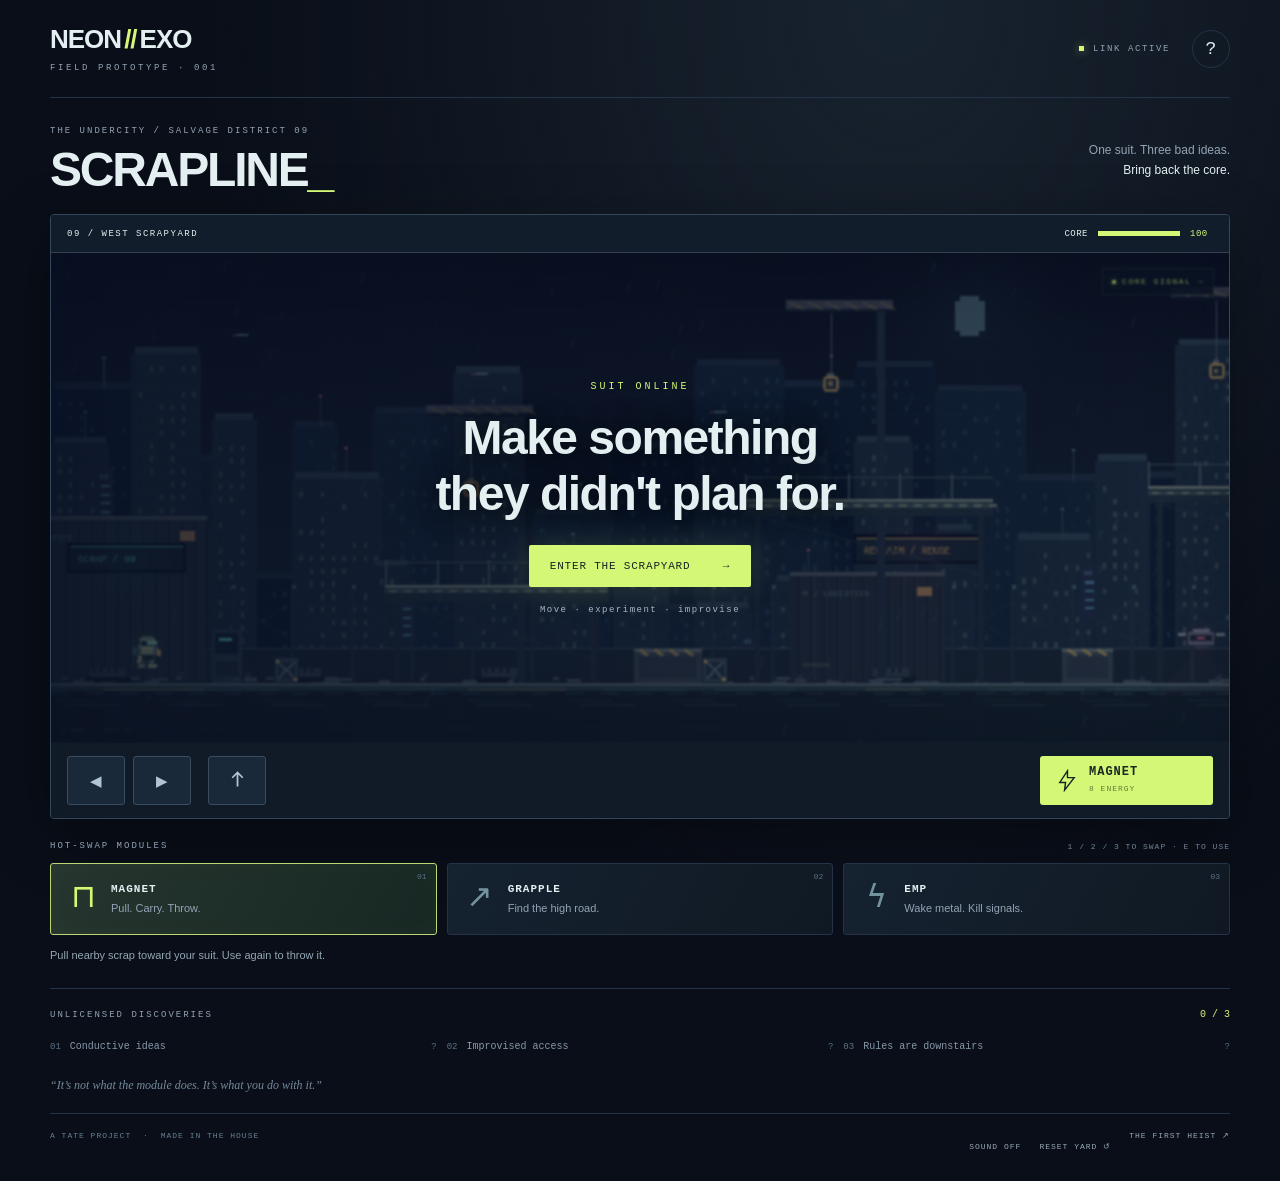
==== exo/index.html @ 69c44fd6 "Add NEON EXO Scrapline playable gadget sandbox" ====
<!doctype html>
<html lang="en"><head><meta charset="utf-8"><meta name="viewport" content="width=device-width,initial-scale=1,viewport-fit=cover"><meta name="theme-color" content="#090e18"><meta name="color-scheme" content="dark"><meta name="description" content="A pocket-sized exo-suit playground. Steal a core. Break the obvious route. Invent your own."><meta name="apple-mobile-web-app-capable" content="yes"><meta name="apple-mobile-web-app-title" content="NEON EXO"><title>NEON//EXO — Scrapline</title><link rel="manifest" href="manifest.webmanifest"><link rel="icon" href="icon.svg"><link rel="apple-touch-icon" href="icon-180.png"><link rel="stylesheet" href="style.css"></head>
<body><main class="shell">
<header><a class="wordmark" href="./" aria-label="Neon Exo home">NEON<span>//</span>EXO<small>FIELD PROTOTYPE · 001</small></a><div class="header-actions"><span class="live-dot">LINK ACTIVE</span><button id="help" class="icon-button" aria-label="How to play">?</button></div></header>
<section class="mission-heading"><div><p class="overline">THE UNDERCITY / SALVAGE DISTRICT 09</p><h1>SCRAPLINE<span>_</span></h1></div><p class="mission-copy">One suit. Three bad ideas.<br><strong>Bring back the core.</strong></p></section>
<section class="game-panel" aria-label="Exo-suit game">
<div class="game-status"><span id="zone">09 / WEST SCRAPYARD</span><span class="battery"><span>CORE</span><span class="battery-track"><i id="energy-fill"></i></span><b id="energy">100</b></span></div>
<div class="viewport"><canvas id="game" width="960" height="440" tabindex="0" aria-label="Scrapyard. Arrow keys or A and D to move, W or up to jump, 1 2 3 to select a gadget, E or Space to use it."></canvas><div class="canvas-vignette"></div><div class="game-toast" id="toast" role="status">Find your own way through.</div><div class="goal-chip" id="goal-chip"><i></i><span>CORE SIGNAL →</span></div><button id="start" class="start-card"><span class="overline">SUIT ONLINE</span><strong>Make something<br>they didn't plan for.</strong><span class="start-cta">ENTER THE SCRAPYARD <b>→</b></span><small>Move · experiment · improvise</small></button></div>
<div class="touch-controls"><div class="movement"><button id="left" aria-label="Move left">◀</button><button id="right" aria-label="Move right">▶</button><button id="jump" aria-label="Jump"><svg viewBox="0 0 24 24"><path d="M12 20V4m-6 6 6-6 6 6"/></svg></button></div><button id="use" class="use-button"><svg viewBox="0 0 24 24"><path d="m13 2-8 12h6l-1 8L20 9h-7z"/></svg><span id="use-label">MAGNET</span><small id="use-cost">8 ENERGY</small></button></div>
</section>
<section class="loadout"><div class="section-head"><span class="overline">HOT-SWAP MODULES</span><span class="key-hint">1 / 2 / 3 TO SWAP · E TO USE</span></div><div class="modules" role="group" aria-label="Suit modules">
<button class="module selected" data-module="magnet" aria-pressed="true"><span class="module-icon magnet-icon">⊓</span><span><b>MAGNET</b><small>Pull. Carry. Throw.</small></span><em>01</em></button>
<button class="module" data-module="grapple" aria-pressed="false"><span class="module-icon">↗</span><span><b>GRAPPLE</b><small>Find the high road.</small></span><em>02</em></button>
<button class="module" data-module="emp" aria-pressed="false"><span class="module-icon">ϟ</span><span><b>EMP</b><small>Wake metal. Kill signals.</small></span><em>03</em></button></div><p class="module-hint" id="module-hint">Pull nearby scrap toward your suit. Use again to throw it.</p></section>
<section class="field-notes"><div class="section-head"><span class="overline">UNLICENSED DISCOVERIES</span><span id="discovery-count">0 / 3</span></div><div class="discoveries"><span data-discovery="charged-scrap">01 <b>Conductive ideas</b><i>?</i></span><span data-discovery="relay-bypass">02 <b>Improvised access</b><i>?</i></span><span data-discovery="sky-route">03 <b>Rules are downstairs</b><i>?</i></span></div><p class="flavor">“It’s not what the module does. It’s what you do with it.”</p></section>
<footer><span>A TATE PROJECT <i>·</i> MADE IN THE HOUSE</span><div><button id="sound" aria-pressed="false">SOUND OFF</button><button id="restart">RESET YARD ↺</button><a href="../">THE FIRST HEIST ↗</a></div></footer>
</main><dialog id="manual"><div class="dialog-inner"><button class="close-dialog" aria-label="Close instructions">×</button><p class="overline">OPERATOR'S FIELD NOTES</p><h2>Gadgets are toys.<br>Go make a mess.</h2><p>Your target is the glowing core on the far right. A security gate stands in the way. The obvious route is optional.</p><div class="manual-row"><b>MOVE</b><span>Hold the arrow buttons. Tap ↑ to jump.<br>Keyboard: A/D or ←/→, W or ↑ to jump.</span></div><div class="manual-row"><b>MAGNET</b><span>Grab nearby scrap. Use again to throw it in the direction you face. Scrap can be carried while using another module.</span></div><div class="manual-row"><b>GRAPPLE</b><span>Zip to a golden anchor above you. Face toward it first. Use again to release.</span></div><div class="manual-row"><b>EMP</b><span>Stun nearby drones and electrify loose metal. Now what could you do with electrified metal?</span></div><p class="manual-note">Your core recharges by itself. Drone tags knock you back; they don't end the run. Switch modules any time. Reset restores the yard.</p><button class="primary close-manual">GOT IT. LET ME TRY. →</button></div></dialog>
<dialog id="debrief"><div class="dialog-inner"><button class="close-dialog" aria-label="Keep exploring">×</button><p class="overline">EXTRACTION COMPLETE</p><h2>Not in the manual.</h2><p>The core is yours. Meridian security would like a word about your methods.</p><div id="debrief-stats"></div><p id="debrief-message"></p><button class="primary close-debrief">KEEP EXPERIMENTING →</button><button id="replay" class="secondary">RESET & TRY ANOTHER ROUTE</button></div></dialog>
<noscript>This game needs JavaScript enabled. No account or installation required.</noscript><script type="module" src="main.mjs"></script></body></html>
---- exo/style.css ----
:root{--bg:#090e18;--panel:#101a26;--line:#243347;--ink:#e4eff1;--muted:#93a3b5;--lime:#d4f875;--cyan:#67e5dc;--gold:#efbd73;--mono:Consolas,'SFMono-Regular','Courier New',monospace;font-family:Arial,Helvetica,sans-serif;color:var(--ink);background:var(--bg);color-scheme:dark}*{box-sizing:border-box}body{margin:0;background:radial-gradient(ellipse at 70% 0%,#18232f 0,transparent 55%),var(--bg)}button,a{-webkit-tap-highlight-color:transparent}button{font:inherit;color:inherit;cursor:pointer}button:focus-visible,a:focus-visible,canvas:focus-visible{outline:2px solid var(--lime);outline-offset:4px}button:disabled{cursor:default;opacity:.4}.shell{max-width:1220px;margin:auto;padding:0 max(20px,env(safe-area-inset-right)) max(20px,env(safe-area-inset-bottom)) max(20px,env(safe-area-inset-left))}header{height:98px;border-bottom:1px solid var(--line);display:flex;align-items:center;justify-content:space-between}.wordmark{font-size:26px;font-weight:900;letter-spacing:-1px;color:var(--ink);text-decoration:none}.wordmark>span{color:var(--lime);margin:0 3px}.wordmark small{display:block;font:9px var(--mono);letter-spacing:2.6px;margin-top:8px;color:var(--muted)}.header-actions{display:flex;align-items:center;gap:22px}.live-dot{font:9px var(--mono);letter-spacing:1.6px;color:var(--muted)}.live-dot:before,.goal-chip i{content:'';display:inline-block;width:5px;height:5px;background:var(--lime);margin-right:9px;box-shadow:0 0 9px #d4f87588}.icon-button{width:38px;height:38px;border:1px solid var(--line);background:none;font:18px var(--mono);border-radius:50%}.mission-heading{display:flex;justify-content:space-between;align-items:center;padding:28px 0 20px}.overline{font:9px var(--mono);letter-spacing:2px;color:var(--muted);margin:0 0 10px}h1{font-size:48px;letter-spacing:-2.2px;margin:0;line-height:1;font-weight:900}h1>span{color:var(--lime)}.mission-copy{font-size:12px;line-height:1.7;color:var(--muted);margin:0;text-align:right}.mission-copy strong{color:var(--ink);font-weight:400}.game-panel{border:1px solid #344659;border-radius:4px;overflow:hidden;box-shadow:0 18px 65px #0005;background:#0b131f}.game-status{height:38px;padding:0 16px;display:flex;align-items:center;justify-content:space-between;background:#121d2b;border-bottom:1px solid #334054;font:9px var(--mono);letter-spacing:1.5px}.battery{display:flex;align-items:center;gap:10px;font-size:9px;letter-spacing:.5px}.battery-track{width:82px;height:5px;background:#263846;display:block}.battery-track i{display:block;width:100%;height:100%;background:var(--lime);transition:width .1s}.battery b{font-weight:400;width:23px;color:var(--lime)}.viewport{position:relative;height:min(48vw,490px);min-height:330px;overflow:hidden;background:#0c1623}canvas{display:block;width:100%;height:100%;image-rendering:pixelated;touch-action:none;outline:none}.canvas-vignette{pointer-events:none;position:absolute;inset:0;box-shadow:inset 0 0 80px #02091455;border-bottom:1px solid #35505b33}.goal-chip{position:absolute;top:15px;right:15px;font:8px var(--mono);letter-spacing:1.5px;background:#0b1424dd;padding:8px 9px;border:1px solid #53674c55;color:#d4f875}.goal-chip i{width:4px;height:4px;margin-right:6px}.game-toast{pointer-events:none;position:absolute;bottom:17px;left:50%;transform:translateX(-50%);max-width:85%;padding:9px 14px;text-align:center;font:10px/1.6 var(--mono);color:#effad1;background:#121d27ed;border:1px solid #b9d97844;border-radius:2px;opacity:0;transition:opacity .25s}.game-toast.visible{opacity:1}.start-card{position:absolute;inset:0;display:flex;flex-direction:column;align-items:center;justify-content:center;border:0;background:linear-gradient(90deg,#080f21bc,#080f2170);backdrop-filter:blur(1px);text-align:center}.start-card .overline{color:var(--lime);font-size:10px;letter-spacing:3px}.start-card>strong{font-size:clamp(28px,4vw,48px);line-height:1.15;letter-spacing:-1.5px;margin:8px 0 24px;text-shadow:0 2px 30px #000}.start-cta{font:11px var(--mono);padding:15px 21px;background:var(--lime);color:#192325;letter-spacing:.8px;border-radius:2px;box-shadow:0 0 35px #d4f87522}.start-cta b{margin-left:25px}.start-card>small{font:9px var(--mono);letter-spacing:1.5px;color:#aab6c2;margin-top:18px}.start-card.hidden{display:none}.touch-controls{padding:13px 16px;background:#111b28;display:flex;justify-content:space-between;gap:18px}.movement{display:flex;gap:8px}.movement button{width:58px;height:49px;background:#1a293a;border:1px solid #394c62;border-radius:3px;color:#b1c4d4;font-size:15px;touch-action:none;user-select:none;-webkit-user-select:none}.movement button:active,.movement button.pressed{color:var(--lime);border-color:var(--lime);background:#293a33}.movement button:last-child{margin-left:9px}.movement svg{width:21px;height:21px;stroke:currentColor;stroke-width:2;fill:none}.use-button{display:grid;grid-template-columns:25px 1fr;grid-template-rows:1fr 1fr;align-items:center;text-align:left;column-gap:9px;min-width:173px;background:var(--lime);color:#192522;border:0;border-radius:3px;padding:8px 15px;touch-action:none;user-select:none}.use-button svg{width:23px;height:23px;grid-row:1/3;fill:none;stroke:currentColor;stroke-width:1.5}.use-button>span{font:700 12px var(--mono);letter-spacing:1px}.use-button small{font:8px var(--mono);letter-spacing:1px;opacity:.6}.use-button:active{filter:brightness(1.18);transform:translateY(1px)}.loadout{margin-top:22px}.section-head{display:flex;align-items:center;justify-content:space-between;margin-bottom:12px}.section-head .overline{margin:0}.key-hint{font:8px var(--mono);color:#718498;letter-spacing:1px}.modules{display:grid;grid-template-columns:repeat(3,1fr);gap:10px}.module{display:flex;gap:14px;align-items:center;text-align:left;position:relative;padding:19px 18px;background:linear-gradient(120deg,#152230,#101923);border:1px solid var(--line);border-radius:3px;min-width:0}.module.selected{border-color:#bbd877;box-shadow:inset 0 0 25px #d4f87508;background:linear-gradient(120deg,#26352e,#172723)}.module-icon{font:32px var(--mono);color:#72929e;line-height:1;width:28px;text-align:center}.module.selected .module-icon{color:var(--lime)}.module b{display:block;font:700 11px var(--mono);letter-spacing:1px}.module small{display:block;color:var(--muted);font-size:11px;margin-top:6px;line-height:1.3}.module em{position:absolute;right:9px;top:8px;font:8px var(--mono);font-style:normal;color:#5b7183}.module-hint{font-size:11px;color:#94a7b4;margin:12px 0 0;line-height:1.6;min-height:18px}.field-notes{border-top:1px solid var(--line);padding:20px 0 0;margin-top:23px}.section-head>#discovery-count{font:10px var(--mono);color:var(--lime)}.discoveries{display:grid;grid-template-columns:repeat(3,1fr);gap:10px}.discoveries>span{display:flex;align-items:center;gap:9px;font:9px var(--mono);color:#5c7387;padding:9px 0;min-width:0}.discoveries b{font:10px var(--mono);color:#8799a9;flex:1}.discoveries i{font-style:normal;color:#527081}.discoveries .found,.discoveries .found b,.discoveries .found i{color:var(--cyan)}.flavor{font:italic 12px Georgia,serif;color:#74899b;margin:17px 0 7px}footer{border-top:1px solid var(--line);margin-top:20px;padding-top:17px;display:flex;justify-content:space-between;gap:14px;font:8px var(--mono);letter-spacing:1px;color:#667f92}footer>div{display:flex;gap:18px}footer i{font-style:normal;margin:0 6px}footer button,footer a{font:inherit;letter-spacing:inherit;color:#97aab6;border:0;background:none;padding:0;text-decoration:none;min-height:30px}footer button:hover,footer a:hover{color:var(--lime)}dialog{max-width:500px;width:calc(100% - 30px);max-height:90dvh;border:1px solid #4c655d;background:#111e2b;color:var(--ink);padding:0;border-radius:5px;box-shadow:0 20px 100px #000a}dialog::backdrop{background:#040913c9;backdrop-filter:blur(5px)}.dialog-inner{padding:32px;position:relative}.close-dialog{position:absolute;right:12px;top:10px;width:32px;height:32px;border:0;background:none;color:#9cb5be;font-size:26px}h2{font-size:31px;letter-spacing:-1px;margin:14px 0 18px;line-height:1.12}.dialog-inner>p{font-size:13px;line-height:1.7;color:#a6b8c3}.dialog-inner>.overline{font:9px var(--mono);color:var(--lime)}.manual-row{display:grid;grid-template-columns:76px 1fr;gap:10px;padding:12px 0;border-bottom:1px solid #29404d}.manual-row>b{font:10px var(--mono);color:var(--cyan);padding-top:3px}.manual-row>span{font-size:12px;line-height:1.6;color:#a9becb}.dialog-inner .manual-note{font-size:11px}.primary,.secondary{width:100%;border:0;border-radius:3px;padding:15px;font:11px var(--mono);letter-spacing:.7px;background:var(--lime);color:#132221;margin-top:13px}.secondary{background:none;border:1px solid #405460;color:#a6bdc7}.dialog-inner #debrief-stats{display:flex;gap:15px;padding:15px 0;color:var(--cyan);font:12px var(--mono);flex-wrap:wrap}body.playing .live-dot{color:var(--lime)}
@media(max-width:620px){.shell{padding-left:max(12px,env(safe-area-inset-left));padding-right:max(12px,env(safe-area-inset-right))}header{height:74px}.wordmark{font-size:23px}.wordmark small{font-size:7px;letter-spacing:2px;margin-top:6px}.live-dot{display:none}.icon-button{width:36px;height:36px}.mission-heading{padding:21px 0 16px;align-items:end}.overline{font-size:7px;letter-spacing:1.3px}h1{font-size:36px}.mission-copy{font-size:10px}.game-status{padding:0 10px;font-size:7px;height:32px;letter-spacing:.7px}.battery{gap:6px;font-size:8px}.battery-track{width:47px}.viewport{height:clamp(260px,42svh,370px);min-height:0}.goal-chip{font-size:6px;top:10px;right:10px;padding:6px}.start-card>strong{font-size:30px}.start-card .overline{font-size:8px}.start-cta{font-size:9px;padding:13px 15px}.start-cta b{margin-left:12px}.touch-controls{padding:10px;gap:8px}.movement{gap:6px}.movement button{width:43px;height:48px}.movement button:last-child{margin-left:2px}.use-button{min-width:0;flex:1;max-width:145px;grid-template-columns:19px 1fr;column-gap:7px;padding:8px 10px}.use-button svg{width:19px}.use-button>span{font-size:10px}.use-button small{font-size:7px}.loadout{margin-top:17px}.section-head{margin-bottom:10px}.key-hint{display:none}.modules{gap:6px}.module{flex-direction:column;align-items:start;gap:9px;padding:13px 10px}.module-icon{font-size:25px;width:22px}.module b{font-size:9px;letter-spacing:.5px}.module small{font-size:9px;margin-top:5px;line-height:1.4}.module em{font-size:7px;right:7px;top:7px}.module-hint{font-size:10px;margin-top:9px}.field-notes{padding-top:16px;margin-top:18px}.discoveries{gap:8px}.discoveries>span{flex-wrap:wrap;gap:5px;font-size:8px;align-items:start}.discoveries b{font-size:8px;line-height:1.5;flex-basis:70%}.discoveries i{display:none}.flavor{font-size:11px;line-height:1.5;margin-top:12px}footer{flex-direction:column;gap:5px;font-size:7px;letter-spacing:.6px;margin-top:17px;padding-top:13px}footer>div{gap:18px}.dialog-inner{padding:26px 22px}h2{font-size:27px}.game-toast{font-size:9px;width:max-content;max-width:90%;bottom:12px;padding:7px 10px}}
@media(max-height:520px) and (orientation:landscape){header,.mission-heading,.field-notes,footer{display:none}.shell{padding:6px 10px}.game-panel{display:grid;grid-template-columns:1fr 155px}.game-status{grid-column:1/3;height:27px}.viewport{height:calc(100svh - 100px);min-height:180px}.touch-controls{flex-direction:column;justify-content:center;padding:10px;gap:18px}.movement{flex-wrap:wrap;justify-content:center}.movement button{width:48px;height:43px}.movement button:last-child{margin:0}.use-button{min-height:50px;min-width:0;padding:9px}.loadout{margin-top:7px}.loadout .section-head,.module-hint{display:none}.module{padding:6px 12px;flex-direction:row;gap:10px;align-items:center}.module-icon{font-size:18px}.module small,.module em{display:none}.modules{gap:7px}.module b{font-size:9px}}
@media(prefers-reduced-motion:reduce){*,*::before,*::after{transition:none!important;animation:none!important;scroll-behavior:auto!important}}
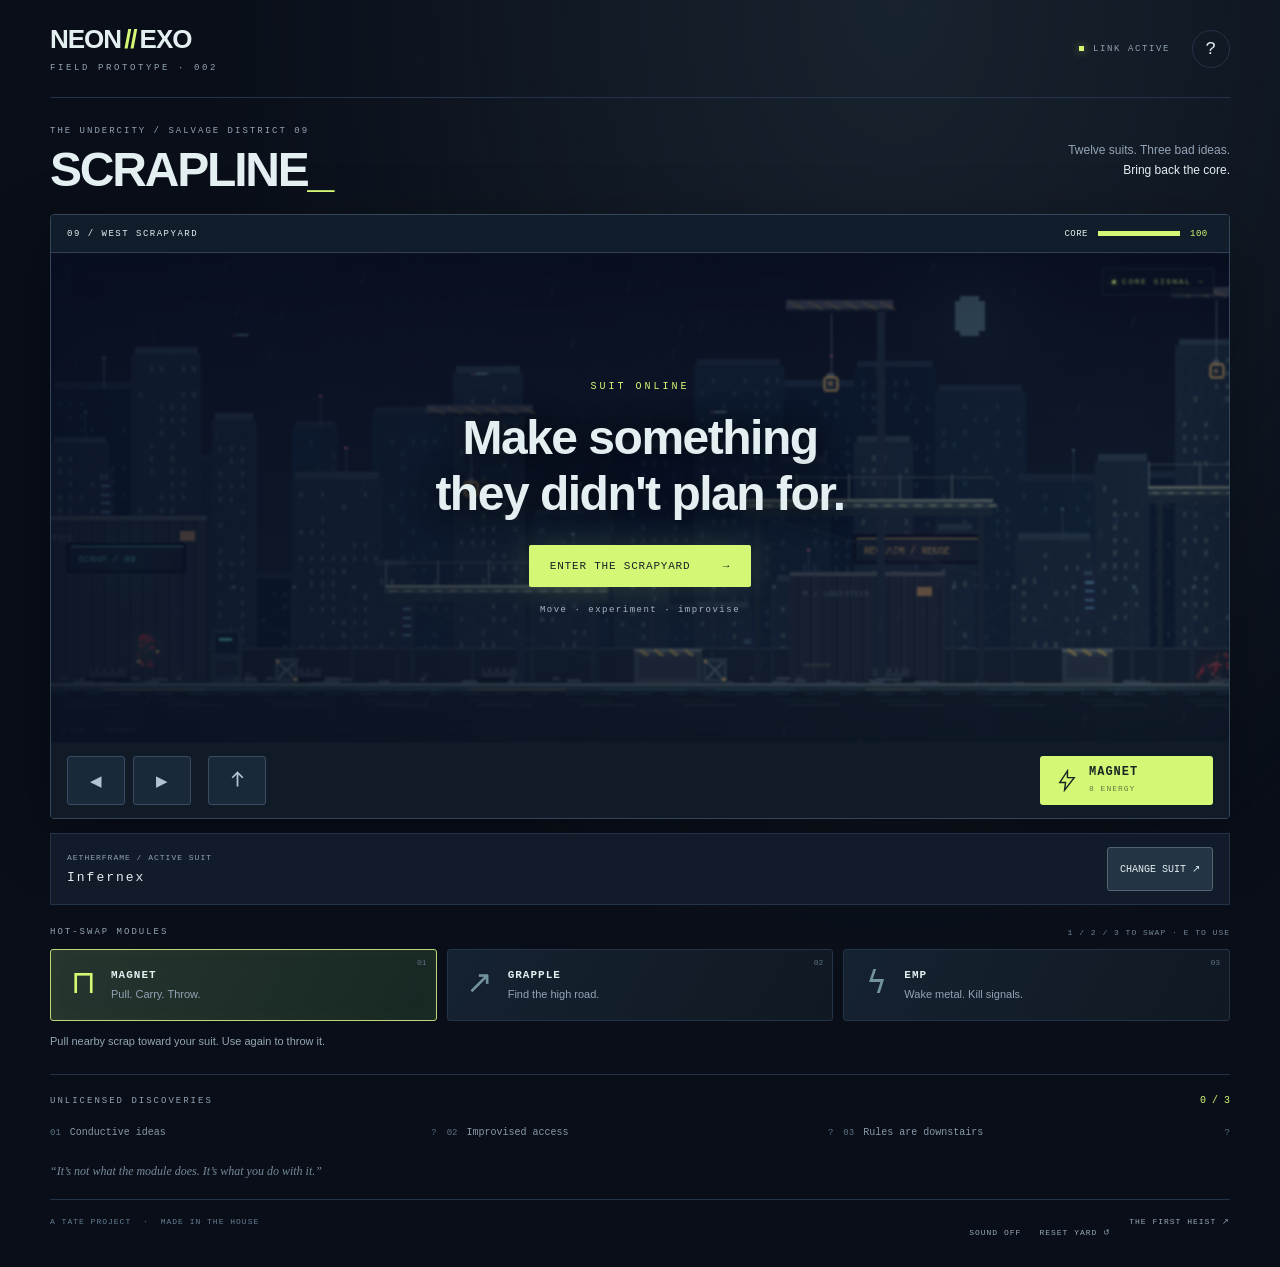
==== commit b196de23: "Add Aetherframe suit selection and Ember hound patrol" ====
--- a/exo/index.html
+++ b/exo/index.html
@@ -1,19 +1,21 @@
 <!doctype html>
 <html lang="en"><head><meta charset="utf-8"><meta name="viewport" content="width=device-width,initial-scale=1,viewport-fit=cover"><meta name="theme-color" content="#090e18"><meta name="color-scheme" content="dark"><meta name="description" content="A pocket-sized exo-suit playground. Steal a core. Break the obvious route. Invent your own."><meta name="apple-mobile-web-app-capable" content="yes"><meta name="apple-mobile-web-app-title" content="NEON EXO"><title>NEON//EXO — Scrapline</title><link rel="manifest" href="manifest.webmanifest"><link rel="icon" href="icon.svg"><link rel="apple-touch-icon" href="icon-180.png"><link rel="stylesheet" href="style.css"></head>
 <body><main class="shell">
-<header><a class="wordmark" href="./" aria-label="Neon Exo home">NEON<span>//</span>EXO<small>FIELD PROTOTYPE · 001</small></a><div class="header-actions"><span class="live-dot">LINK ACTIVE</span><button id="help" class="icon-button" aria-label="How to play">?</button></div></header>
-<section class="mission-heading"><div><p class="overline">THE UNDERCITY / SALVAGE DISTRICT 09</p><h1>SCRAPLINE<span>_</span></h1></div><p class="mission-copy">One suit. Three bad ideas.<br><strong>Bring back the core.</strong></p></section>
+<header><a class="wordmark" href="./" aria-label="Neon Exo home">NEON<span>//</span>EXO<small>FIELD PROTOTYPE · 002</small></a><div class="header-actions"><span class="live-dot">LINK ACTIVE</span><button id="help" class="icon-button" aria-label="How to play">?</button></div></header>
+<section class="mission-heading"><div><p class="overline">THE UNDERCITY / SALVAGE DISTRICT 09</p><h1>SCRAPLINE<span>_</span></h1></div><p class="mission-copy">Twelve suits. Three bad ideas.<br><strong>Bring back the core.</strong></p></section>
 <section class="game-panel" aria-label="Exo-suit game">
 <div class="game-status"><span id="zone">09 / WEST SCRAPYARD</span><span class="battery"><span>CORE</span><span class="battery-track"><i id="energy-fill"></i></span><b id="energy">100</b></span></div>
 <div class="viewport"><canvas id="game" width="960" height="440" tabindex="0" aria-label="Scrapyard. Arrow keys or A and D to move, W or up to jump, 1 2 3 to select a gadget, E or Space to use it."></canvas><div class="canvas-vignette"></div><div class="game-toast" id="toast" role="status">Find your own way through.</div><div class="goal-chip" id="goal-chip"><i></i><span>CORE SIGNAL →</span></div><button id="start" class="start-card"><span class="overline">SUIT ONLINE</span><strong>Make something<br>they didn't plan for.</strong><span class="start-cta">ENTER THE SCRAPYARD <b>→</b></span><small>Move · experiment · improvise</small></button></div>
 <div class="touch-controls"><div class="movement"><button id="left" aria-label="Move left">◀</button><button id="right" aria-label="Move right">▶</button><button id="jump" aria-label="Jump"><svg viewBox="0 0 24 24"><path d="M12 20V4m-6 6 6-6 6 6"/></svg></button></div><button id="use" class="use-button"><svg viewBox="0 0 24 24"><path d="m13 2-8 12h6l-1 8L20 9h-7z"/></svg><span id="use-label">MAGNET</span><small id="use-cost">8 ENERGY</small></button></div>
 </section>
+<section class="suit-strip"><div><span class="overline">AETHERFRAME / ACTIVE SUIT</span><strong id="active-suit">INFERNEX</strong></div><button id="open-suits">CHANGE SUIT ↗</button></section>
 <section class="loadout"><div class="section-head"><span class="overline">HOT-SWAP MODULES</span><span class="key-hint">1 / 2 / 3 TO SWAP · E TO USE</span></div><div class="modules" role="group" aria-label="Suit modules">
 <button class="module selected" data-module="magnet" aria-pressed="true"><span class="module-icon magnet-icon">⊓</span><span><b>MAGNET</b><small>Pull. Carry. Throw.</small></span><em>01</em></button>
 <button class="module" data-module="grapple" aria-pressed="false"><span class="module-icon">↗</span><span><b>GRAPPLE</b><small>Find the high road.</small></span><em>02</em></button>
 <button class="module" data-module="emp" aria-pressed="false"><span class="module-icon">ϟ</span><span><b>EMP</b><small>Wake metal. Kill signals.</small></span><em>03</em></button></div><p class="module-hint" id="module-hint">Pull nearby scrap toward your suit. Use again to throw it.</p></section>
 <section class="field-notes"><div class="section-head"><span class="overline">UNLICENSED DISCOVERIES</span><span id="discovery-count">0 / 3</span></div><div class="discoveries"><span data-discovery="charged-scrap">01 <b>Conductive ideas</b><i>?</i></span><span data-discovery="relay-bypass">02 <b>Improvised access</b><i>?</i></span><span data-discovery="sky-route">03 <b>Rules are downstairs</b><i>?</i></span></div><p class="flavor">“It’s not what the module does. It’s what you do with it.”</p></section>
 <footer><span>A TATE PROJECT <i>·</i> MADE IN THE HOUSE</span><div><button id="sound" aria-pressed="false">SOUND OFF</button><button id="restart">RESET YARD ↺</button><a href="../">THE FIRST HEIST ↗</a></div></footer>
-</main><dialog id="manual"><div class="dialog-inner"><button class="close-dialog" aria-label="Close instructions">×</button><p class="overline">OPERATOR'S FIELD NOTES</p><h2>Gadgets are toys.<br>Go make a mess.</h2><p>Your target is the glowing core on the far right. A security gate stands in the way. The obvious route is optional.</p><div class="manual-row"><b>MOVE</b><span>Hold the arrow buttons. Tap ↑ to jump.<br>Keyboard: A/D or ←/→, W or ↑ to jump.</span></div><div class="manual-row"><b>MAGNET</b><span>Grab nearby scrap. Use again to throw it in the direction you face. Scrap can be carried while using another module.</span></div><div class="manual-row"><b>GRAPPLE</b><span>Zip to a golden anchor above you. Face toward it first. Use again to release.</span></div><div class="manual-row"><b>EMP</b><span>Stun nearby drones and electrify loose metal. Now what could you do with electrified metal?</span></div><p class="manual-note">Your core recharges by itself. Drone tags knock you back; they don't end the run. Switch modules any time. Reset restores the yard.</p><button class="primary close-manual">GOT IT. LET ME TRY. →</button></div></dialog>
+</main><dialog id="manual"><div class="dialog-inner"><button class="close-dialog" aria-label="Close instructions">×</button><p class="overline">OPERATOR'S FIELD NOTES</p><h2>Gadgets are toys.<br>Go make a mess.</h2><p>Your target is the glowing core on the far right. A security gate stands in the way. The obvious route is optional.</p><div class="manual-row"><b>MOVE</b><span>Hold the arrow buttons. Tap ↑ to jump.<br>Keyboard: A/D or ←/→, W or ↑ to jump.</span></div><div class="manual-row"><b>MAGNET</b><span>Grab nearby scrap. Use again to throw it in the direction you face. Scrap can be carried while using another module.</span></div><div class="manual-row"><b>GRAPPLE</b><span>Zip to a golden anchor above you. Face toward it first. Use again to release.</span></div><div class="manual-row"><b>EMP</b><span>Stun nearby hounds and electrify loose metal. Now what could you do with electrified metal?</span></div><p class="manual-note">Your core recharges by itself. Hound tags knock you back; they don't end the run. Switch modules any time. Reset restores the yard.</p><button class="primary close-manual">GOT IT. LET ME TRY. →</button></div></dialog>
+<dialog id="suit-bay" aria-labelledby="suit-title"><div class="dialog-inner"><button class="close-dialog" aria-label="Close suit bay">×</button><p class="overline">AETHERFRAME / EXO-SUIT PROTOTYPES</p><h2 id="suit-title">Choose your silhouette.</h2><div class="suit-preview"><canvas id="suit-portrait" width="160" height="160" aria-label="Selected suit portrait"></canvas><div><p class="overline" id="suit-number"></p><h3 id="suit-name"></h3><p id="suit-role"></p><p class="suit-note">Same gadgets. Your identity.<br>Every frame is ready to deploy.</p></div></div><div id="suit-grid" class="suit-grid" role="group" aria-label="Choose an exo-suit"></div><button id="deploy-suit" class="primary">DEPLOY THIS FRAME →</button><p class="suit-credit">Suit and hound direction supplied by Tate.</p></div></dialog>
 <dialog id="debrief"><div class="dialog-inner"><button class="close-dialog" aria-label="Keep exploring">×</button><p class="overline">EXTRACTION COMPLETE</p><h2>Not in the manual.</h2><p>The core is yours. Meridian security would like a word about your methods.</p><div id="debrief-stats"></div><p id="debrief-message"></p><button class="primary close-debrief">KEEP EXPERIMENTING →</button><button id="replay" class="secondary">RESET & TRY ANOTHER ROUTE</button></div></dialog>
 <noscript>This game needs JavaScript enabled. No account or installation required.</noscript><script type="module" src="main.mjs"></script></body></html>
--- a/exo/style.css
+++ b/exo/style.css
@@ -2,3 +2,5 @@
 @media(max-width:620px){.shell{padding-left:max(12px,env(safe-area-inset-left));padding-right:max(12px,env(safe-area-inset-right))}header{height:74px}.wordmark{font-size:23px}.wordmark small{font-size:7px;letter-spacing:2px;margin-top:6px}.live-dot{display:none}.icon-button{width:36px;height:36px}.mission-heading{padding:21px 0 16px;align-items:end}.overline{font-size:7px;letter-spacing:1.3px}h1{font-size:36px}.mission-copy{font-size:10px}.game-status{padding:0 10px;font-size:7px;height:32px;letter-spacing:.7px}.battery{gap:6px;font-size:8px}.battery-track{width:47px}.viewport{height:clamp(260px,42svh,370px);min-height:0}.goal-chip{font-size:6px;top:10px;right:10px;padding:6px}.start-card>strong{font-size:30px}.start-card .overline{font-size:8px}.start-cta{font-size:9px;padding:13px 15px}.start-cta b{margin-left:12px}.touch-controls{padding:10px;gap:8px}.movement{gap:6px}.movement button{width:43px;height:48px}.movement button:last-child{margin-left:2px}.use-button{min-width:0;flex:1;max-width:145px;grid-template-columns:19px 1fr;column-gap:7px;padding:8px 10px}.use-button svg{width:19px}.use-button>span{font-size:10px}.use-button small{font-size:7px}.loadout{margin-top:17px}.section-head{margin-bottom:10px}.key-hint{display:none}.modules{gap:6px}.module{flex-direction:column;align-items:start;gap:9px;padding:13px 10px}.module-icon{font-size:25px;width:22px}.module b{font-size:9px;letter-spacing:.5px}.module small{font-size:9px;margin-top:5px;line-height:1.4}.module em{font-size:7px;right:7px;top:7px}.module-hint{font-size:10px;margin-top:9px}.field-notes{padding-top:16px;margin-top:18px}.discoveries{gap:8px}.discoveries>span{flex-wrap:wrap;gap:5px;font-size:8px;align-items:start}.discoveries b{font-size:8px;line-height:1.5;flex-basis:70%}.discoveries i{display:none}.flavor{font-size:11px;line-height:1.5;margin-top:12px}footer{flex-direction:column;gap:5px;font-size:7px;letter-spacing:.6px;margin-top:17px;padding-top:13px}footer>div{gap:18px}.dialog-inner{padding:26px 22px}h2{font-size:27px}.game-toast{font-size:9px;width:max-content;max-width:90%;bottom:12px;padding:7px 10px}}
 @media(max-height:520px) and (orientation:landscape){header,.mission-heading,.field-notes,footer{display:none}.shell{padding:6px 10px}.game-panel{display:grid;grid-template-columns:1fr 155px}.game-status{grid-column:1/3;height:27px}.viewport{height:calc(100svh - 100px);min-height:180px}.touch-controls{flex-direction:column;justify-content:center;padding:10px;gap:18px}.movement{flex-wrap:wrap;justify-content:center}.movement button{width:48px;height:43px}.movement button:last-child{margin:0}.use-button{min-height:50px;min-width:0;padding:9px}.loadout{margin-top:7px}.loadout .section-head,.module-hint{display:none}.module{padding:6px 12px;flex-direction:row;gap:10px;align-items:center}.module-icon{font-size:18px}.module small,.module em{display:none}.modules{gap:7px}.module b{font-size:9px}}
 @media(prefers-reduced-motion:reduce){*,*::before,*::after{transition:none!important;animation:none!important;scroll-behavior:auto!important}}
+
+.suit-strip{display:flex;align-items:center;justify-content:space-between;gap:12px;margin-top:14px;padding:13px 16px;background:#111b29;border:1px solid var(--line)}.suit-strip .overline{display:block;font-size:8px;letter-spacing:1px;margin-bottom:5px}.suit-strip strong{font:13px var(--mono);letter-spacing:2px}.suit-strip button{background:#233545;border:1px solid #536474;border-radius:3px;padding:12px;font:10px var(--mono);min-height:44px}#suit-bay{width:min(680px,calc(100vw - 24px));max-height:90svh}#suit-bay .dialog-inner{padding:28px}#suit-bay h2{font-size:28px}.suit-preview{display:flex;align-items:center;gap:22px;border:1px solid #344052;background:#0d1119;padding:12px;margin:18px 0}.suit-preview canvas{width:140px;height:140px;flex:0 0 140px}.suit-preview h3{font:22px var(--mono);margin:6px 0;color:var(--ink)}#suit-role{font:11px var(--mono);text-transform:uppercase;letter-spacing:2px;color:var(--cyan)}.suit-note{font-size:11px!important;line-height:1.6!important;color:var(--muted)}.suit-grid{display:grid;grid-template-columns:repeat(6,minmax(0,1fr));gap:8px;margin-bottom:18px}.suit-choice{min-width:0;padding:4px 2px 9px;border:1px solid #2d394b;background:#0c1119;border-radius:3px;position:relative}.suit-choice canvas{width:100%;height:auto;aspect-ratio:1}.suit-choice span{display:block;font:8px var(--mono);letter-spacing:.3px}.suit-choice[aria-pressed=true]{border-color:var(--suit-color);box-shadow:inset 0 -3px var(--suit-color);background:#1d2735}.suit-choice[aria-pressed=true]:after{content:'✓';position:absolute;right:4px;top:2px;color:var(--suit-color)}.suit-credit{font:9px var(--mono)!important;color:var(--muted);text-align:center;margin-bottom:0!important}@media(max-width:620px){#suit-bay .dialog-inner{padding:24px 14px 16px}#suit-bay h2{font-size:22px}.suit-preview{gap:8px;padding:6px;margin:12px 0}.suit-preview canvas{width:105px;height:105px;flex-basis:105px}.suit-preview h3{font-size:18px}.suit-note{font-size:9px!important}.suit-grid{grid-template-columns:repeat(4,minmax(0,1fr));gap:6px}.suit-strip{padding:10px}.suit-strip .overline{font-size:7px;letter-spacing:0}.suit-strip button{font-size:9px;padding:10px}.suit-choice span{font-size:7px}}@media(max-height:520px) and (orientation:landscape){.suit-strip{margin:5px 0;padding:3px 9px}.suit-strip .overline{display:none}.suit-strip button{min-height:30px;padding:5px 10px}.viewport{height:calc(100svh - 144px)}.suit-preview canvas{width:80px;height:80px;flex-basis:80px}.suit-grid{grid-template-columns:repeat(6,minmax(0,1fr))}}
